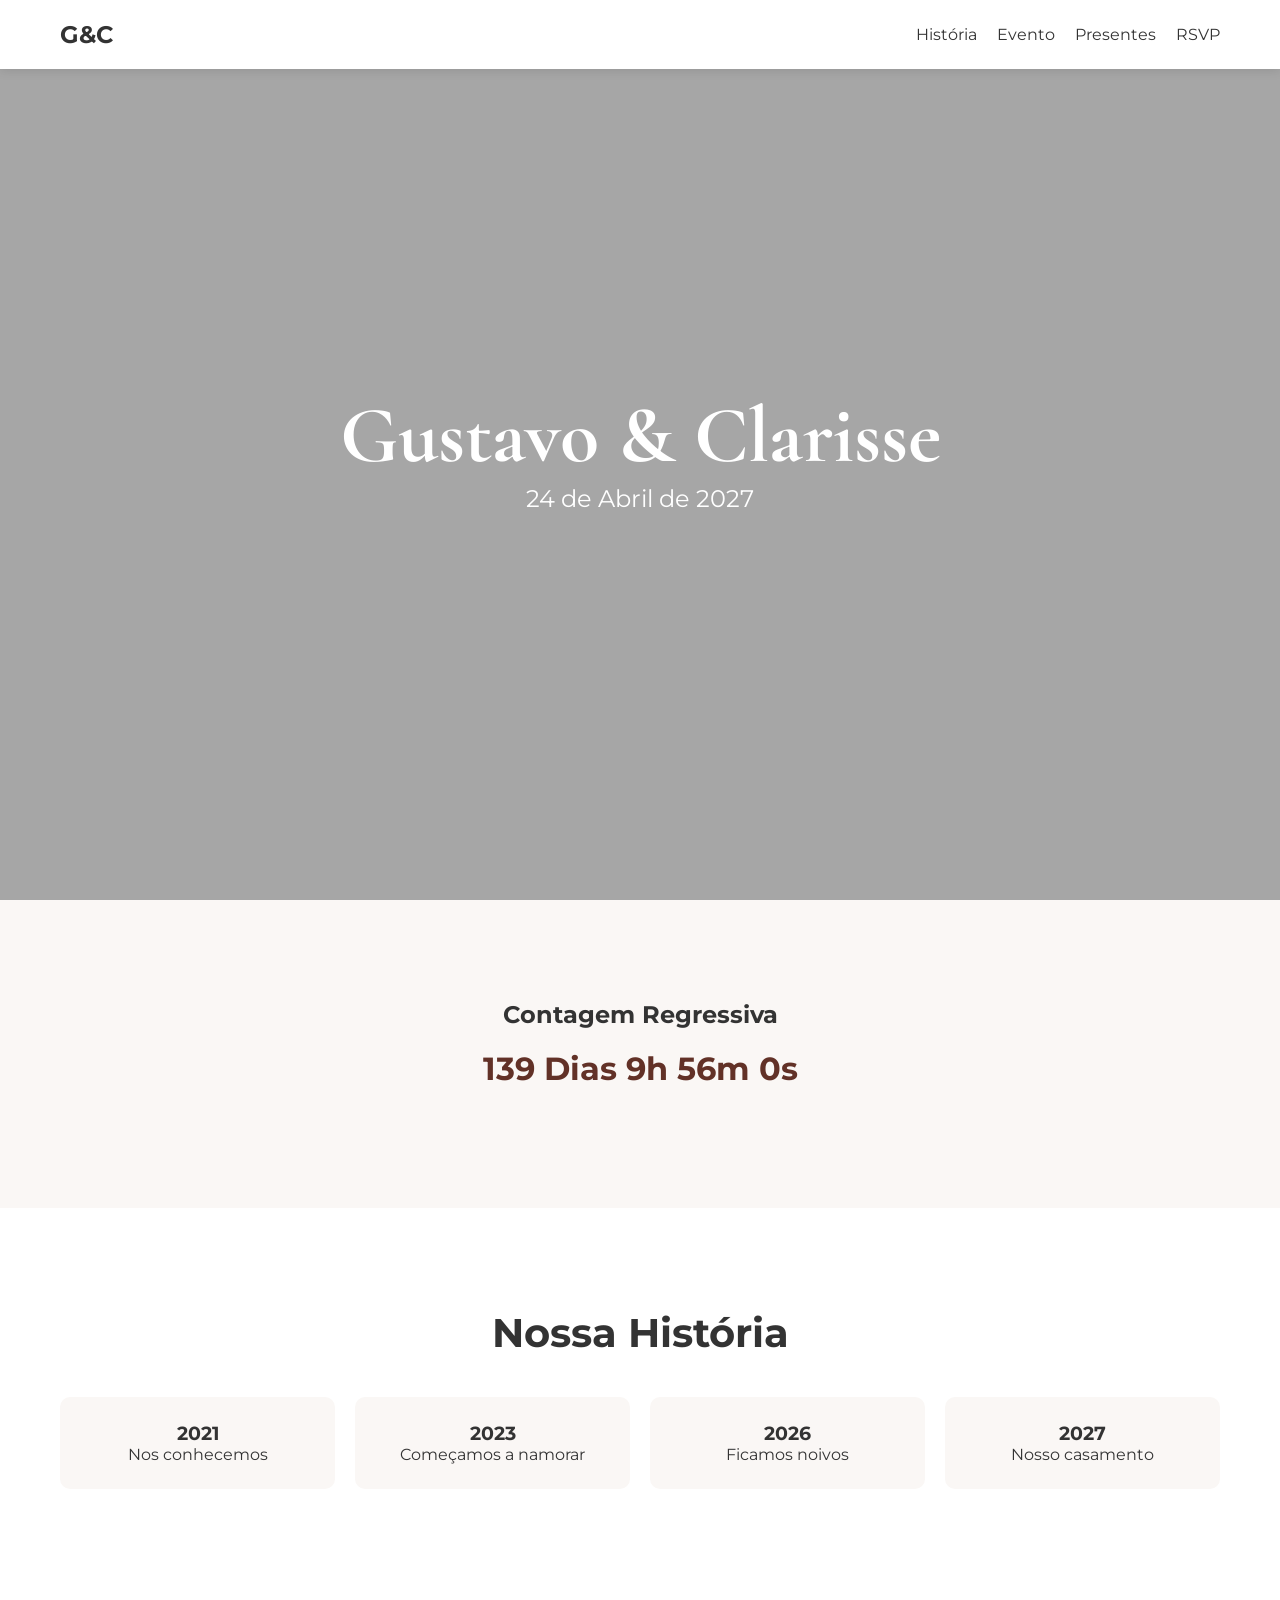
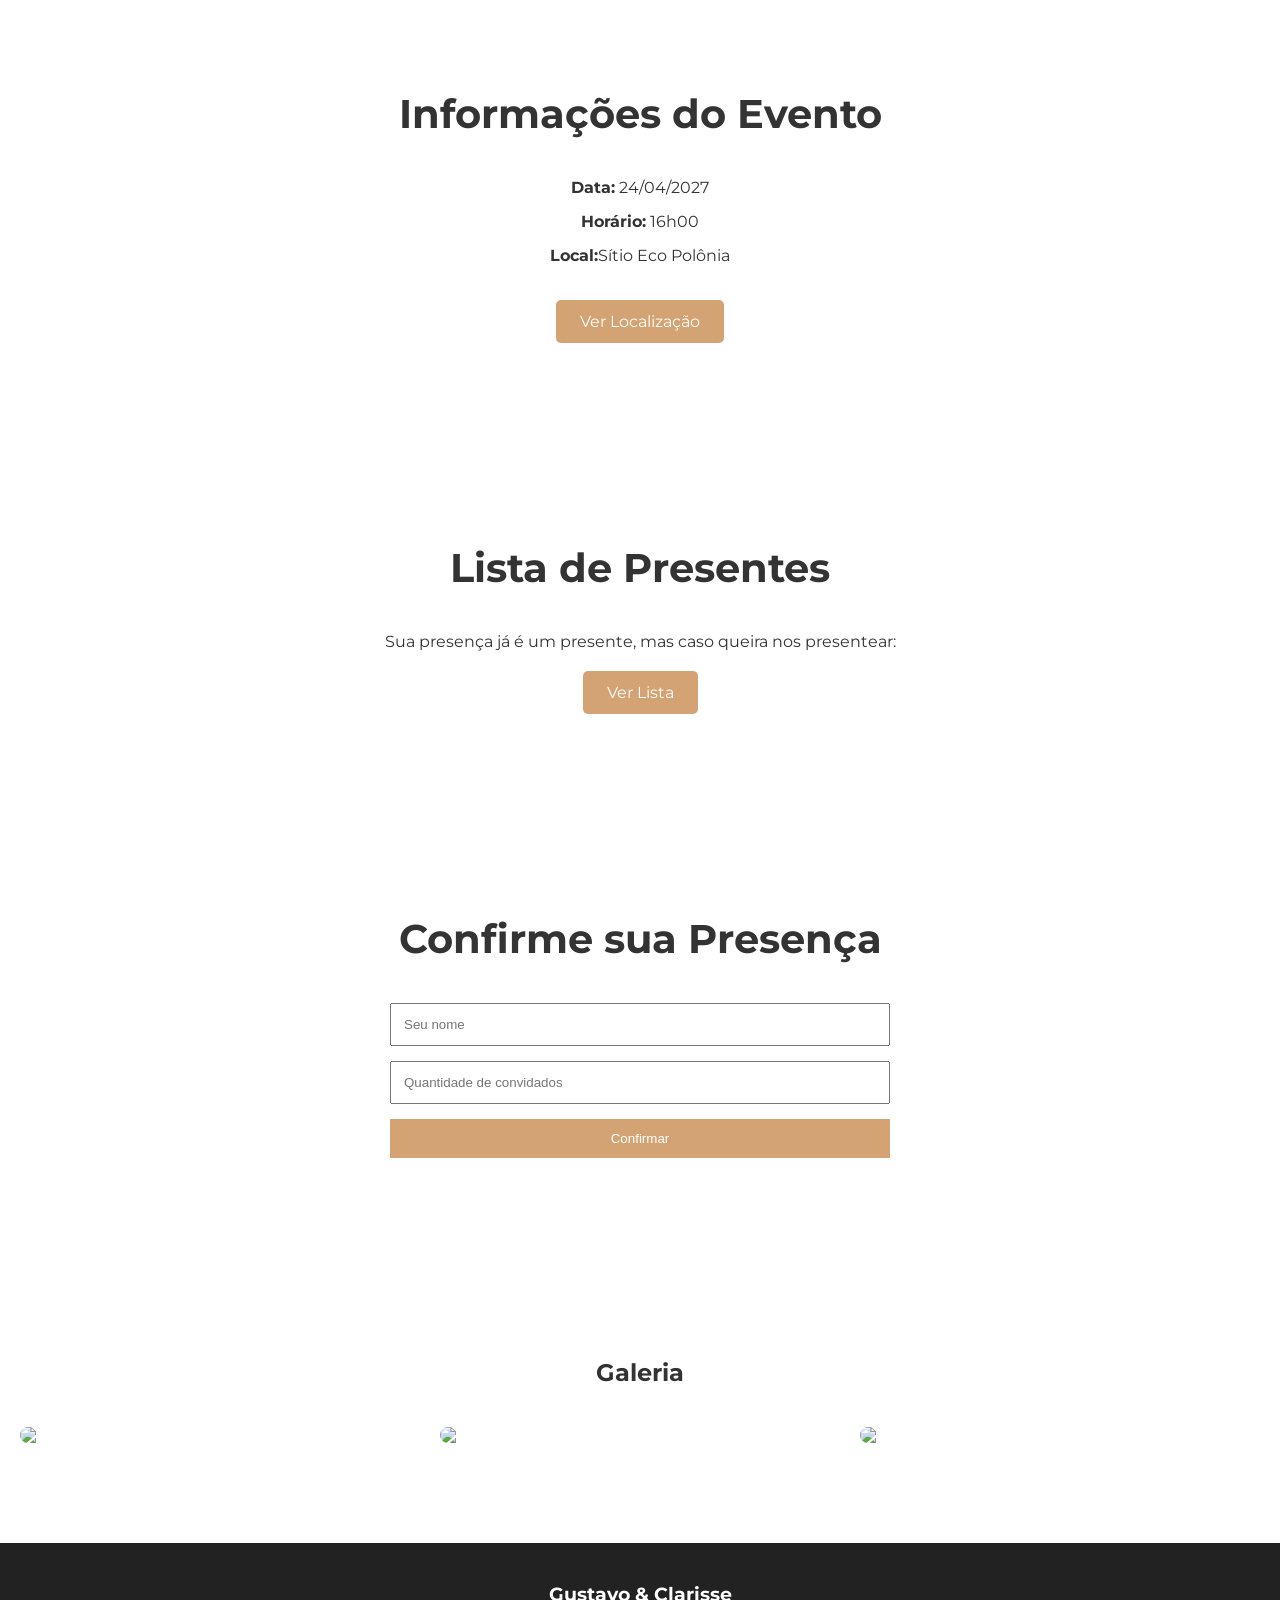
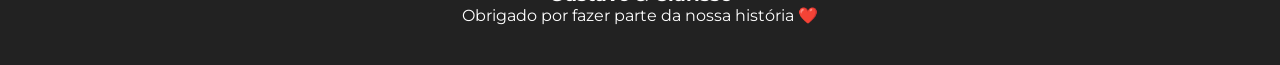
==== index.html @ 39cbcc49 "Projeto site de casamento" ====
<!DOCTYPE html>
<html lang="pt-BR">

<head>
    <meta charset="UTF-8">
    <meta name="viewport" content="width=device-width, initial-scale=1.0">
    <title>Gustavo & Clarisse</title>

    <link rel="stylesheet" href="css/style.css">

    <link rel="preconnect" href="https://fonts.googleapis.com">
    <link href="https://fonts.googleapis.com/css2?family=Cormorant+Garamond:wght@400;600&family=Montserrat:wght@300;400;500&display=swap" rel="stylesheet">
</head>

<body>

    <header>
        <nav>
            <div class="logo">G&C</div>

            <ul>
                <li><a href="#historia">História</a></li>
                <li><a href="#evento">Evento</a></li>
                <li><a href="#presentes">Presentes</a></li>
                <li><a href="#rsvp">RSVP</a></li>
            </ul>
        </nav>
    </header>

    <section class="hero">

        <div class="overlay">

            <h1>Gustavo & Clarisse</h1>

            <p>24 de Abril de 2027</p>

        </div>

    </section>

    <section class="countdown">

        <h2>Contagem Regressiva</h2>

        <div id="countdown">

            <script src="js/countdown.js"></script>

        </div>

    </section>

    <section id="historia" class="section">

        <h2>Nossa História</h2>

        <div class="timeline">

            <div class="card">
                <h3>2021</h3>
                <p>Nos conhecemos</p>
            </div>

            <div class="card">
                <h3>2023</h3>
                <p>Começamos a namorar</p>
            </div>

            <div class="card">
                <h3>2026</h3>
                <p>Ficamos noivos</p>
            </div>

            <div class="card">
                <h3>2027</h3>
                <p>Nosso casamento</p>
            </div>

        </div>

    </section>

    <section id="evento" class="section">

        <h2>Informações do Evento</h2>

        <div class="event-box">

            <p><strong>Data:</strong> 24/04/2027</p>

            <p><strong>Horário:</strong> 16h00</p>

            <p><strong>Local:</strong>Sítio Eco Polônia</p>

            <a
                href="https://maps.app.goo.gl/gnW1X1iJTrKBsKLr7"
                target="_blank"
                class="btn">
                Ver Localização
            </a>

        </div>

    </section>

    <section id="presentes" class="section">

        <h2>Lista de Presentes</h2>

        <p>
            Sua presença já é um presente, mas caso queira nos presentear:
        </p>

        <a href="#" class="btn">
            Ver Lista
        </a>

    </section>

    <section id="rsvp" class="section">

        <h2>Confirme sua Presença</h2>

        <form id="rsvpForm">

            <input
                type="text"
                placeholder="Seu nome"
                required>

            <input
                type="number"
                placeholder="Quantidade de convidados"
                required>

            <button type="submit">
                Confirmar
            </button>

        </form>

        <p id="message"></p>

    </section>

    <section class="gallery">

        <h2>Galeria</h2>

        <div class="gallery-grid">

            <img src="images/casal1.jpg">
            <img src="images/casal2.jpg">
            <img src="images/casal3.jpg">

        </div>

    </section>

    <footer>

        <h3>Gustavo & Clarisse</h3>

        <p>Obrigado por fazer parte da nossa história ❤️</p>

    </footer>

    <script src="js/script.js"></script>

</body>

</html>
---- css/style.css ----
#countdown {
    font-size: 32px;
    font-weight: bold;
    text-align: center;
    padding: 20px;
    color: #582319ef;
}
*{
    margin:0;
    padding:0;
    box-sizing:border-box;
}

html{
    scroll-behavior:smooth;
}

body{
    font-family:Montserrat,sans-serif;
    color:#333;
}

header{
    position:fixed;
    width:100%;
    background:white;
    z-index:100;
    box-shadow:0 2px 10px rgba(0,0,0,.1);
}

nav{
    max-width:1200px;
    margin:auto;
    padding:20px;
    display:flex;
    justify-content:space-between;
    align-items:center;
}

nav ul{
    display:flex;
    gap:20px;
    list-style:none;
}

nav a{
    text-decoration:none;
    color:#333;
}

.logo{
    font-size:1.5rem;
    font-weight:bold;
}

.hero{
    height:100vh;
    background:url('../images/hero.jpg') center/cover;
}

.overlay{
    height:100%;
    background:rgba(0,0,0,.35);
    color:white;

    display:flex;
    flex-direction:column;
    justify-content:center;
    align-items:center;
}

.hero h1{
    font-family:'Cormorant Garamond', serif;
    font-size:5rem;
}

.hero p{
    font-size:1.5rem;
}

.section{
    max-width:1200px;
    margin:auto;
    padding:100px 20px;
    text-align:center;
}

.section h2{
    margin-bottom:40px;
    font-size:2.5rem;
}

.countdown{
    text-align:center;
    padding:100px 20px;
    background:#faf7f5;
}

.timer{
    display:flex;
    justify-content:center;
    gap:30px;
    margin-top:30px;
}

.timer div{
    background:white;
    padding:25px;
    border-radius:10px;
    min-width:120px;
}

.timer span{
    font-size:2rem;
    font-weight:bold;
}

.timeline{
    display:grid;
    grid-template-columns:repeat(auto-fit,minmax(200px,1fr));
    gap:20px;
}

.card{
    background:#faf7f5;
    padding:25px;
    border-radius:10px;
}

.event-box{
    max-width:600px;
    margin:auto;
}

.event-box p{
    margin-bottom:15px;
}

.btn{
    display:inline-block;
    margin-top:20px;
    padding:12px 24px;
    background:#d4a373;
    color:white;
    text-decoration:none;
    border-radius:5px;
}

form{
    max-width:500px;
    margin:auto;

    display:flex;
    flex-direction:column;
    gap:15px;
}

input{
    padding:12px;
}

button{
    padding:12px;
    border:none;
    cursor:pointer;
    background:#d4a373;
    color:white;
}

.gallery{
    padding:100px 20px;
    text-align:center;
}

.gallery-grid{
    display:grid;
    grid-template-columns:repeat(auto-fit,minmax(300px,1fr));
    gap:20px;
    margin-top:40px;
}

.gallery img{
    width:100%;
    border-radius:10px;
}

footer{
    background:#222;
    color:white;
    text-align:center;
    padding:40px;
}

@media(max-width:768px){

    nav{
        flex-direction:column;
        gap:15px;
    }

    .hero h1{
        font-size:3rem;
    }

    .timer{
        flex-wrap:wrap;
    }
}
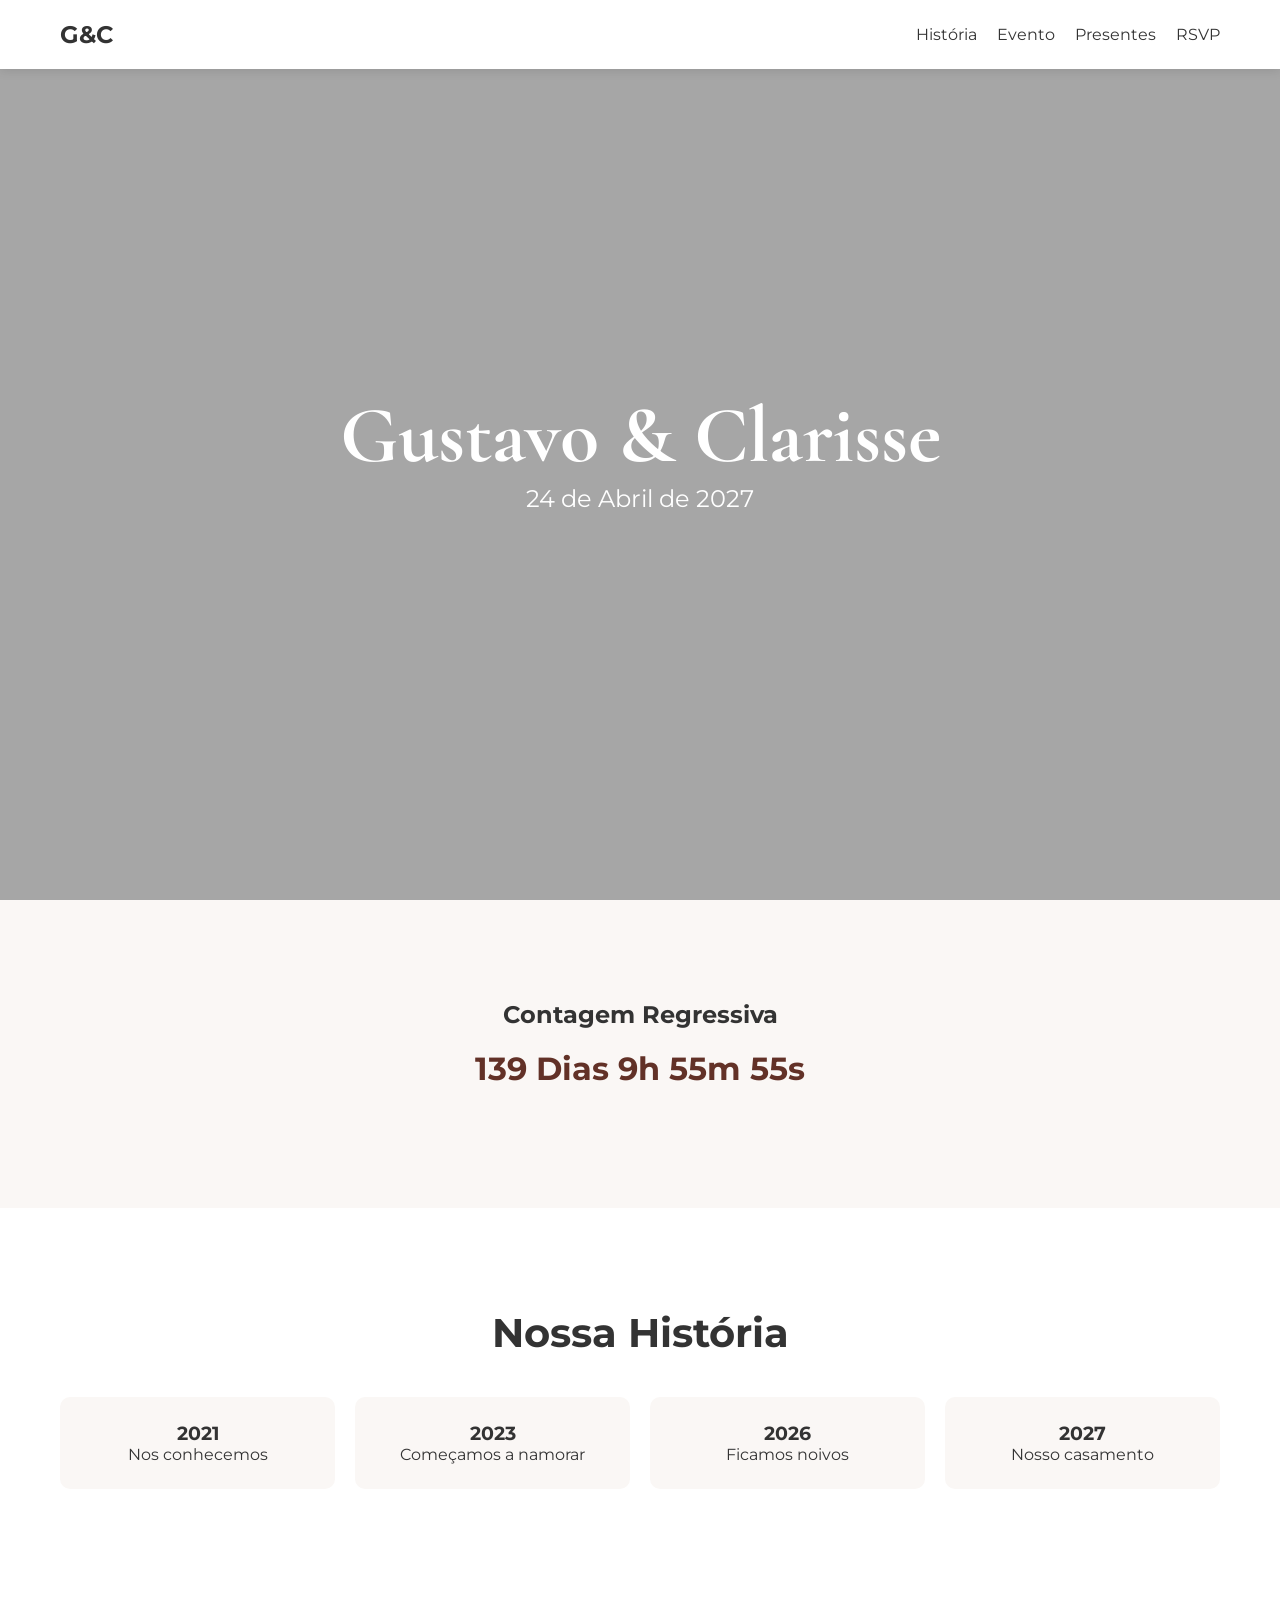
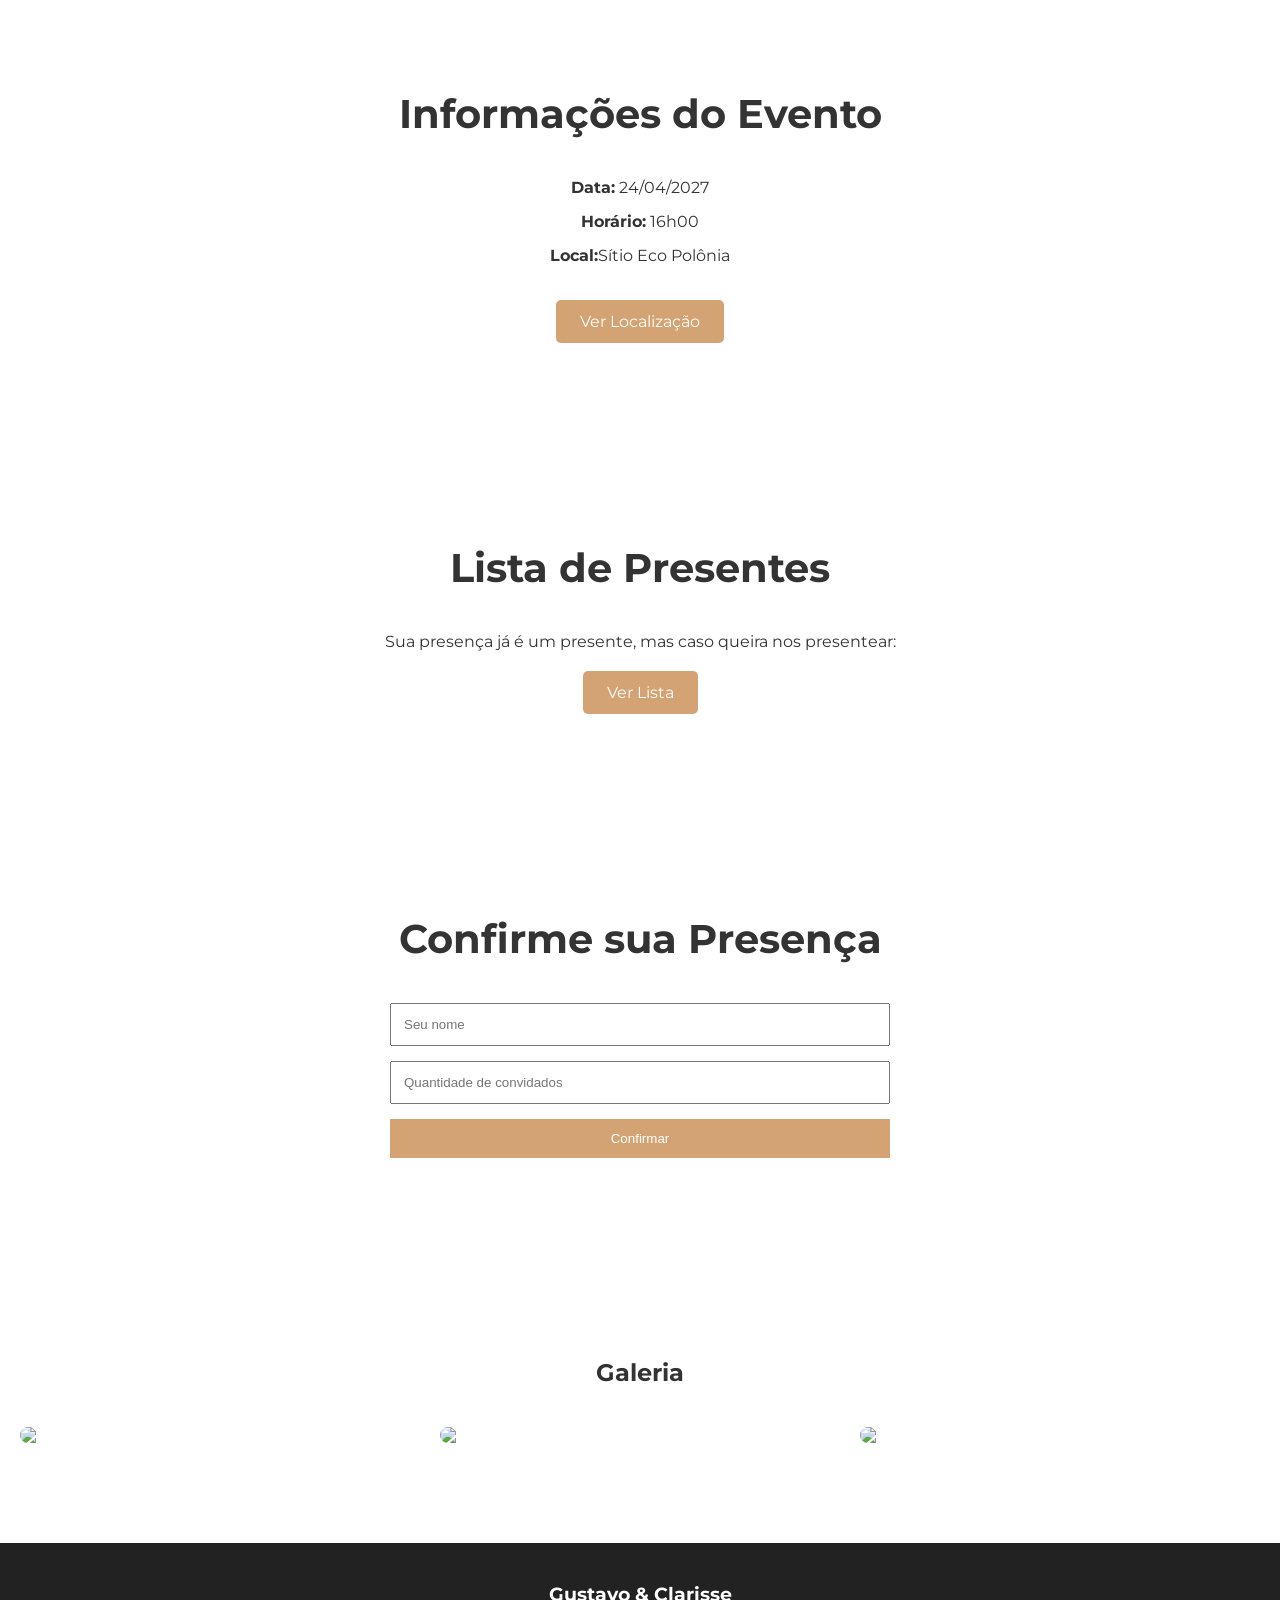
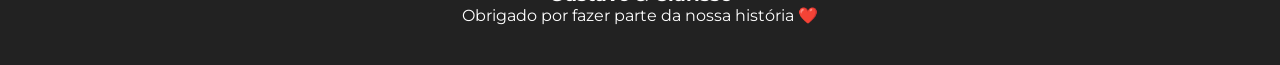
==== commit 27d7fdf9: "Update index.html" ====
--- a/index.html
+++ b/index.html
@@ -6,7 +6,7 @@
     <meta name="viewport" content="width=device-width, initial-scale=1.0">
     <title>Gustavo & Clarisse</title>
 
-    <link rel="stylesheet" href="css/style.css">
+    <link rel="stylesheet" href="style.css">
 
     <link rel="preconnect" href="https://fonts.googleapis.com">
     <link href="https://fonts.googleapis.com/css2?family=Cormorant+Garamond:wght@400;600&family=Montserrat:wght@300;400;500&display=swap" rel="stylesheet">
@@ -45,7 +45,7 @@
 
         <div id="countdown">
 
-            <script src="js/countdown.js"></script>
+            <script src="countdown.js"></script>
 
         </div>
 
@@ -170,4 +170,4 @@
 
 </body>
 
-</html>+</html>
--- a/style.css
+++ b/style.css
@@ -0,0 +1,208 @@
+#countdown {
+    font-size: 32px;
+    font-weight: bold;
+    text-align: center;
+    padding: 20px;
+    color: #582319ef;
+}
+*{
+    margin:0;
+    padding:0;
+    box-sizing:border-box;
+}
+
+html{
+    scroll-behavior:smooth;
+}
+
+body{
+    font-family:Montserrat,sans-serif;
+    color:#333;
+}
+
+header{
+    position:fixed;
+    width:100%;
+    background:white;
+    z-index:100;
+    box-shadow:0 2px 10px rgba(0,0,0,.1);
+}
+
+nav{
+    max-width:1200px;
+    margin:auto;
+    padding:20px;
+    display:flex;
+    justify-content:space-between;
+    align-items:center;
+}
+
+nav ul{
+    display:flex;
+    gap:20px;
+    list-style:none;
+}
+
+nav a{
+    text-decoration:none;
+    color:#333;
+}
+
+.logo{
+    font-size:1.5rem;
+    font-weight:bold;
+}
+
+.hero{
+    height:100vh;
+    background:url('../images/hero.jpg') center/cover;
+}
+
+.overlay{
+    height:100%;
+    background:rgba(0,0,0,.35);
+    color:white;
+
+    display:flex;
+    flex-direction:column;
+    justify-content:center;
+    align-items:center;
+}
+
+.hero h1{
+    font-family:'Cormorant Garamond', serif;
+    font-size:5rem;
+}
+
+.hero p{
+    font-size:1.5rem;
+}
+
+.section{
+    max-width:1200px;
+    margin:auto;
+    padding:100px 20px;
+    text-align:center;
+}
+
+.section h2{
+    margin-bottom:40px;
+    font-size:2.5rem;
+}
+
+.countdown{
+    text-align:center;
+    padding:100px 20px;
+    background:#faf7f5;
+}
+
+.timer{
+    display:flex;
+    justify-content:center;
+    gap:30px;
+    margin-top:30px;
+}
+
+.timer div{
+    background:white;
+    padding:25px;
+    border-radius:10px;
+    min-width:120px;
+}
+
+.timer span{
+    font-size:2rem;
+    font-weight:bold;
+}
+
+.timeline{
+    display:grid;
+    grid-template-columns:repeat(auto-fit,minmax(200px,1fr));
+    gap:20px;
+}
+
+.card{
+    background:#faf7f5;
+    padding:25px;
+    border-radius:10px;
+}
+
+.event-box{
+    max-width:600px;
+    margin:auto;
+}
+
+.event-box p{
+    margin-bottom:15px;
+}
+
+.btn{
+    display:inline-block;
+    margin-top:20px;
+    padding:12px 24px;
+    background:#d4a373;
+    color:white;
+    text-decoration:none;
+    border-radius:5px;
+}
+
+form{
+    max-width:500px;
+    margin:auto;
+
+    display:flex;
+    flex-direction:column;
+    gap:15px;
+}
+
+input{
+    padding:12px;
+}
+
+button{
+    padding:12px;
+    border:none;
+    cursor:pointer;
+    background:#d4a373;
+    color:white;
+}
+
+.gallery{
+    padding:100px 20px;
+    text-align:center;
+}
+
+.gallery-grid{
+    display:grid;
+    grid-template-columns:repeat(auto-fit,minmax(300px,1fr));
+    gap:20px;
+    margin-top:40px;
+}
+
+.gallery img{
+    width:100%;
+    border-radius:10px;
+}
+
+footer{
+    background:#222;
+    color:white;
+    text-align:center;
+    padding:40px;
+}
+
+@media(max-width:768px){
+
+    nav{
+        flex-direction:column;
+        gap:15px;
+    }
+
+    .hero h1{
+        font-size:3rem;
+    }
+
+    .timer{
+        flex-wrap:wrap;
+    }
+}
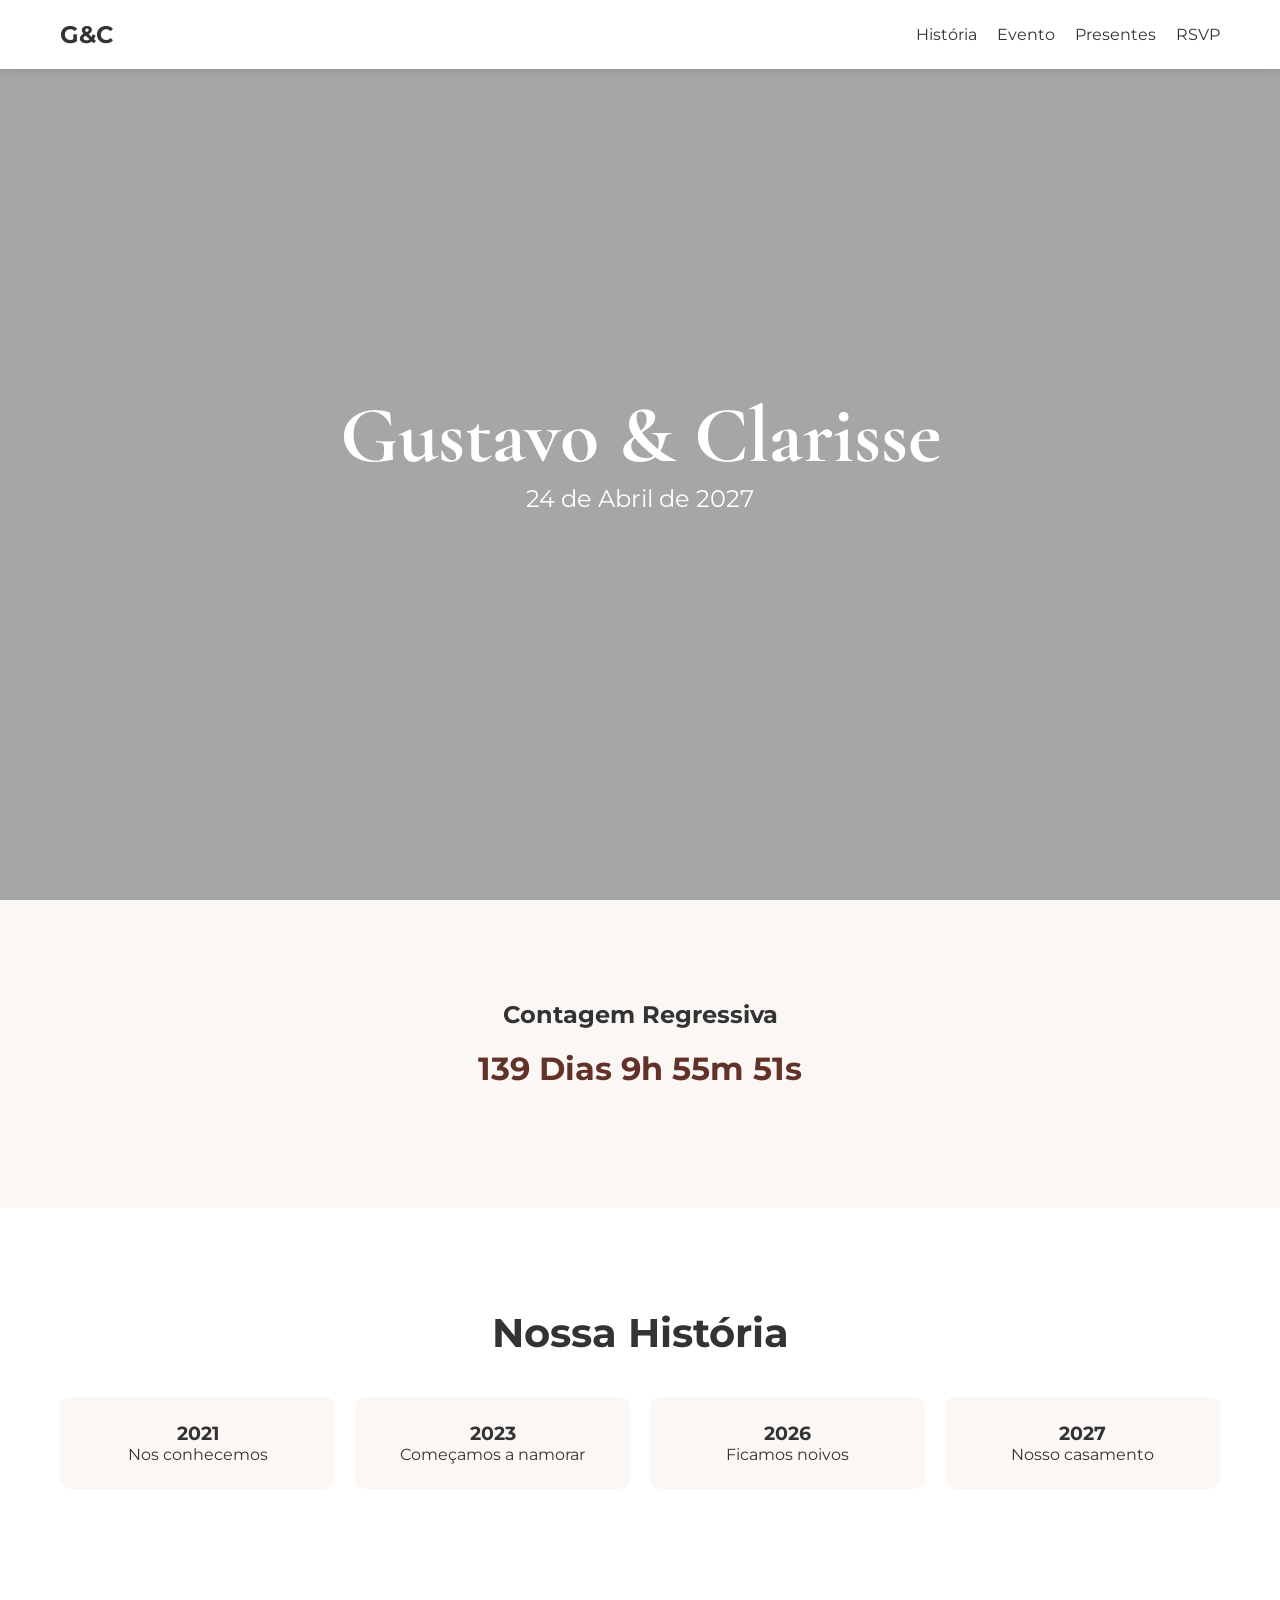
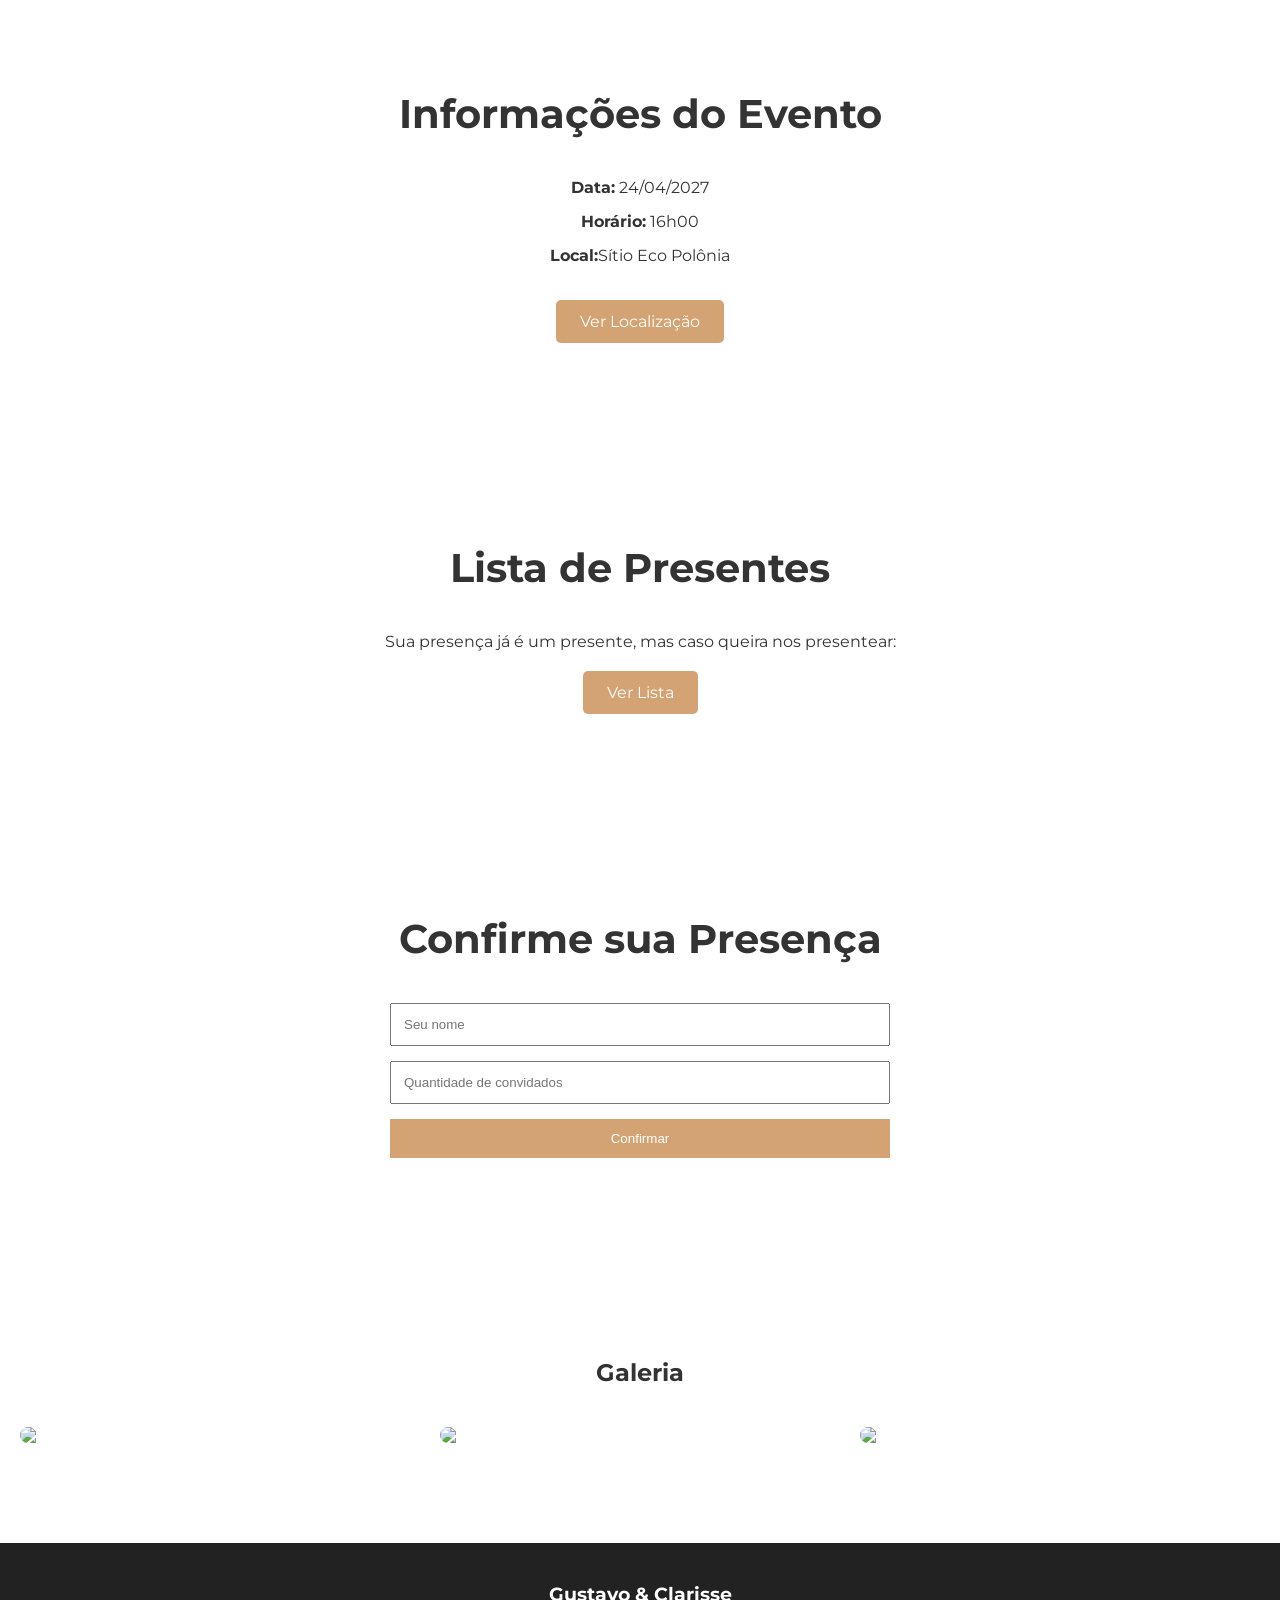
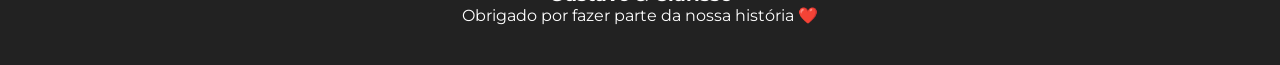
==== commit 95d41304: "Update index.html" ====
--- a/index.html
+++ b/index.html
@@ -6,7 +6,7 @@
     <meta name="viewport" content="width=device-width, initial-scale=1.0">
     <title>Gustavo & Clarisse</title>
 
-    <link rel="stylesheet" href="style.css">
+    <link rel="stylesheet" href="/style.css">
 
     <link rel="preconnect" href="https://fonts.googleapis.com">
     <link href="https://fonts.googleapis.com/css2?family=Cormorant+Garamond:wght@400;600&family=Montserrat:wght@300;400;500&display=swap" rel="stylesheet">
@@ -45,7 +45,7 @@
 
         <div id="countdown">
 
-            <script src="countdown.js"></script>
+            <script src="/countdown.js"></script>
 
         </div>
 
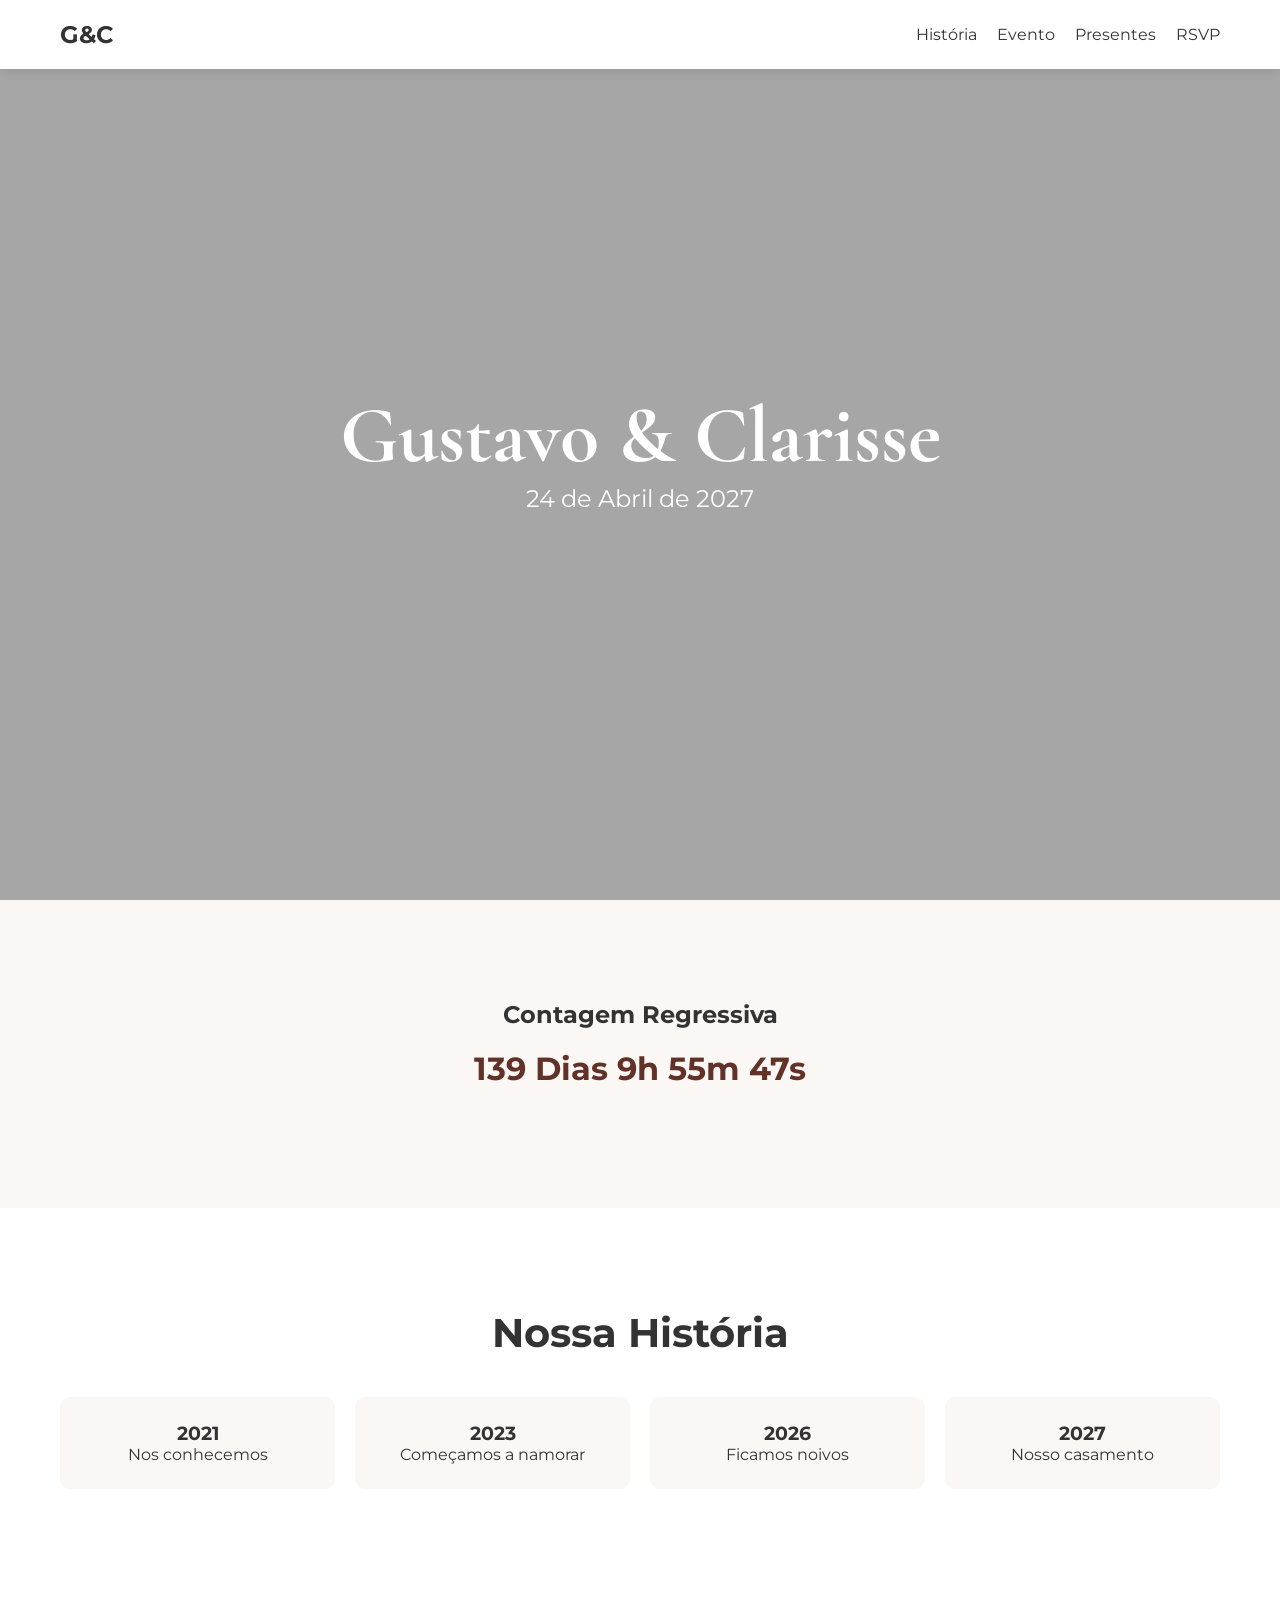
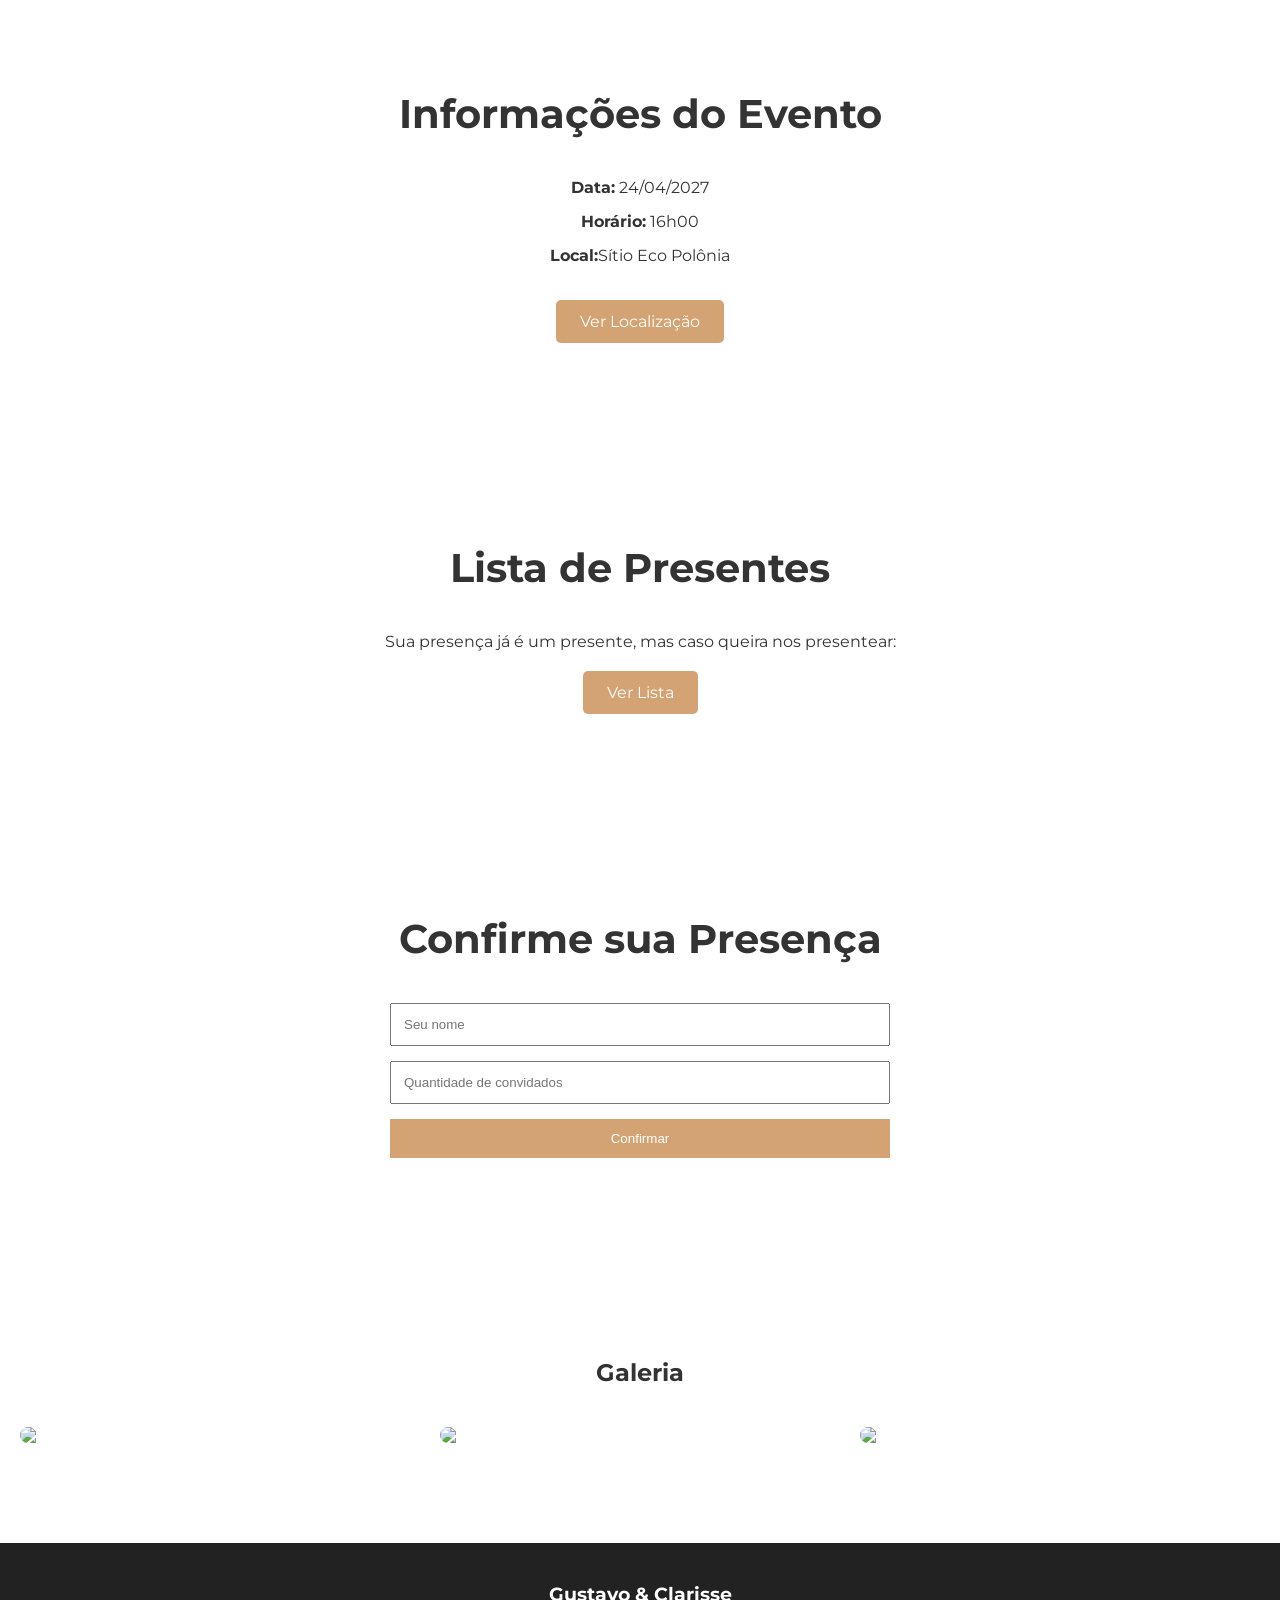
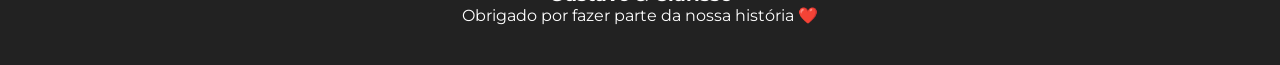
==== commit f59a5d73: "Update index.html" ====
--- a/index.html
+++ b/index.html
@@ -6,7 +6,7 @@
     <meta name="viewport" content="width=device-width, initial-scale=1.0">
     <title>Gustavo & Clarisse</title>
 
-    <link rel="stylesheet" href="/style.css">
+    <link rel="stylesheet" href="style.css">
 
     <link rel="preconnect" href="https://fonts.googleapis.com">
     <link href="https://fonts.googleapis.com/css2?family=Cormorant+Garamond:wght@400;600&family=Montserrat:wght@300;400;500&display=swap" rel="stylesheet">
@@ -45,7 +45,7 @@
 
         <div id="countdown">
 
-            <script src="/countdown.js"></script>
+            <script src="countdown.js"></script>
 
         </div>
 
